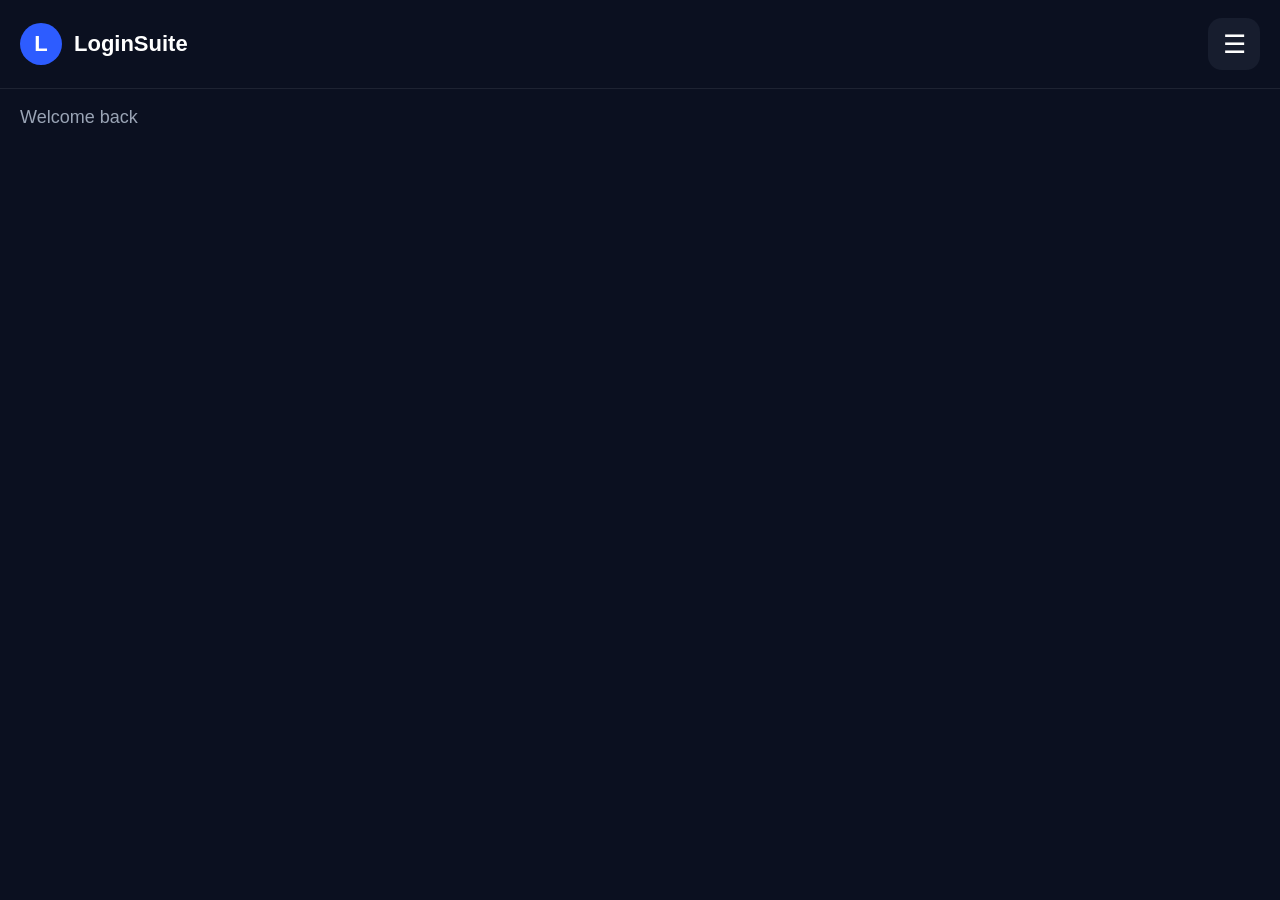
==== dashboard.html @ 4cf3eb20 "Change title from DexPanelSuite to LoginSuite" ====
<!DOCTYPE html>
<html lang="en">
<head>
    <meta charset="UTF-8">
    <meta name="viewport" content="width=device-width, initial-scale=1.0">
    <title>Dashboard - LoginSuite</title>

    <link rel="stylesheet" href="dashboard.css">
</head>

<body>

<header class="dashboard-header">

    <div class="logo">
        <div class="logo-circle">L</div>
        <span>LoginSuite</span>
    </div>

    <button class="menu-btn">☰</button>

</header>

<div class="welcome">
    Welcome back
</div>

</body>
</html>
---- dashboard.css ----
*{
    margin:0;
    padding:0;
    box-sizing:border-box;
}

body{
    background:#0b1020;
    font-family:Arial,sans-serif;
    color:white;
}

.dashboard-header{
    display:flex;
    justify-content:space-between;
    align-items:center;
    padding:18px 20px;
    border-bottom:1px solid rgba(255,255,255,.08);
}

.logo{
    display:flex;
    align-items:center;
    gap:12px;
}

.logo-circle{
    width:42px;
    height:42px;
    border-radius:50%;
    background:#2d5cff;
    display:flex;
    justify-content:center;
    align-items:center;
    font-size:22px;
    font-weight:bold;
}

.logo span{
    font-size:22px;
    font-weight:bold;
}

.menu-btn{
    width:52px;
    height:52px;
    border:none;
    border-radius:14px;
    background:#171d2e;
    color:white;
    font-size:26px;
}

.welcome{
    padding:18px 20px;
    color:#9aa4b5;
    font-size:18px;
}
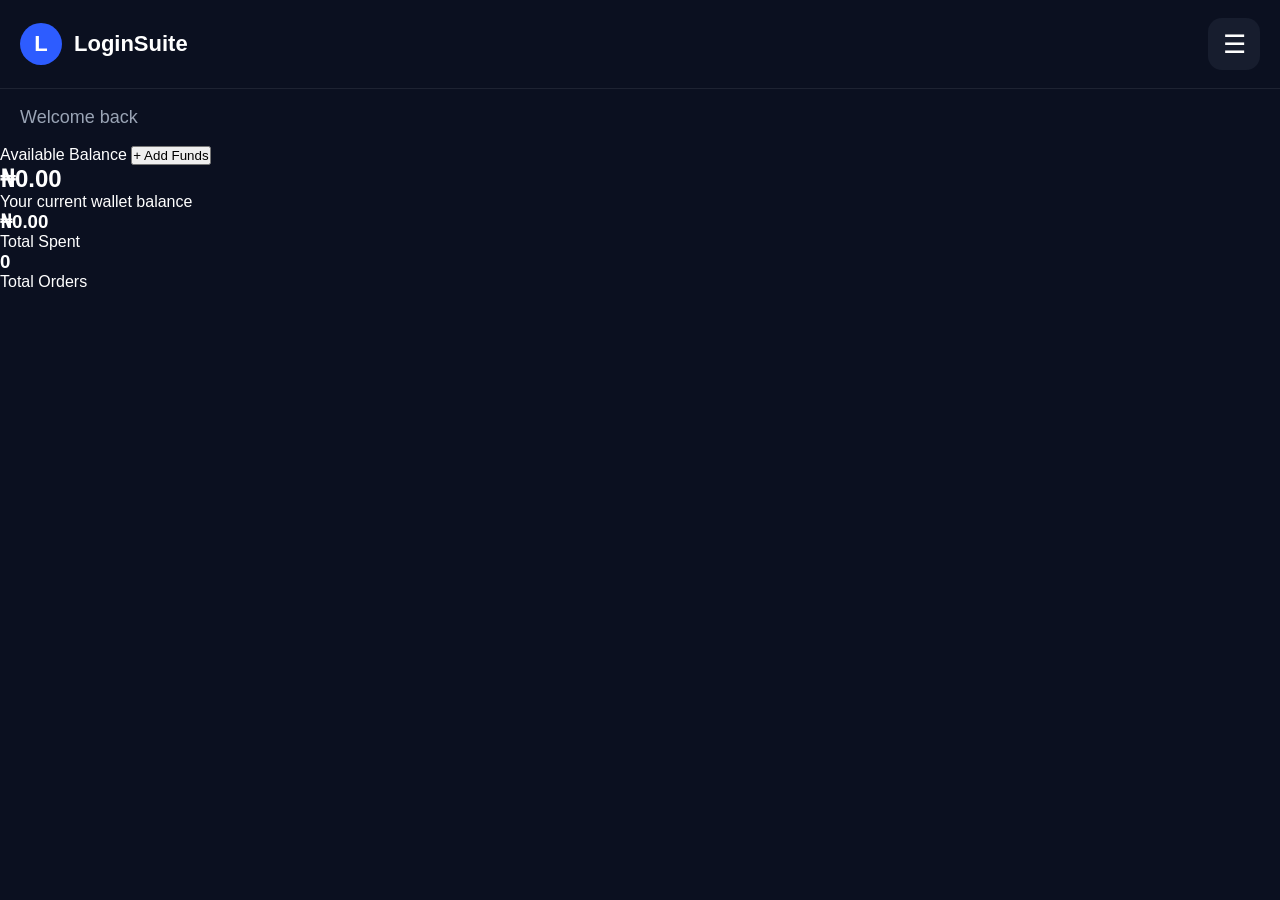
==== commit 205dd679: "Add wallet section and statistics to dashboard" ====
--- a/dashboard.html
+++ b/dashboard.html
@@ -24,6 +24,31 @@
 <div class="welcome">
     Welcome back
 </div>
+<section class="wallet-card">
 
+    <div class="wallet-top">
+        <span>Available Balance</span>
+        <button class="add-funds">+ Add Funds</button>
+    </div>
+
+    <h1>₦0.00</h1>
+
+    <p>Your current wallet balance</p>
+
+</section>
+
+<div class="stats">
+
+    <div class="stat-box">
+        <h3>₦0.00</h3>
+        <p>Total Spent</p>
+    </div>
+
+    <div class="stat-box">
+        <h3>0</h3>
+        <p>Total Orders</p>
+    </div>
+
+</div>
 </body>
 </html>
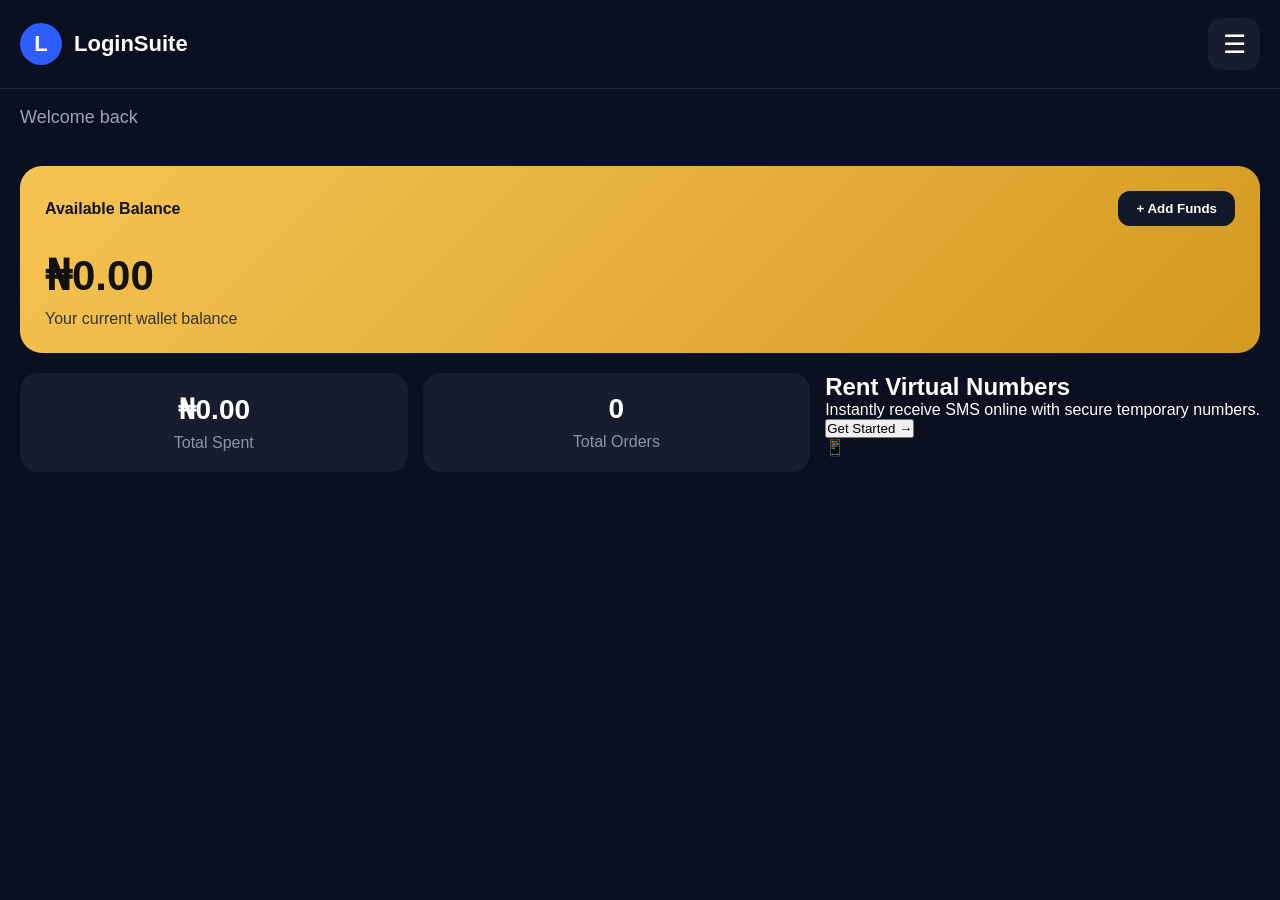
==== commit 3e05b3ab: "Add promo section for virtual numbers Added a promotional section for virtual number rentals." ====
--- a/dashboard.html
+++ b/dashboard.html
@@ -48,7 +48,25 @@
         <h3>0</h3>
         <p>Total Orders</p>
     </div>
+<section class="promo-card">
 
+    <div class="promo-text">
+        <h2>Rent Virtual Numbers</h2>
+
+        <p>
+            Instantly receive SMS online with secure temporary numbers.
+        </p>
+
+        <button class="promo-btn">
+            Get Started →
+        </button>
+    </div>
+
+    <div class="promo-icon">
+        📱
+    </div>
+
+</section>
 </div>
 </body>
 </html>
--- a/dashboard.css
+++ b/dashboard.css
@@ -56,3 +56,66 @@
     color:#9aa4b5;
     font-size:18px;
 }
+/* Wallet Card */
+
+.wallet-card{
+    margin:20px;
+    padding:25px;
+    border-radius:22px;
+    background:linear-gradient(135deg,#f6c453,#d49a21);
+    color:#111;
+}
+
+.wallet-top{
+    display:flex;
+    justify-content:space-between;
+    align-items:center;
+}
+
+.wallet-top span{
+    font-size:16px;
+    font-weight:600;
+}
+
+.add-funds{
+    border:none;
+    background:#111827;
+    color:white;
+    padding:10px 18px;
+    border-radius:12px;
+    cursor:pointer;
+    font-weight:bold;
+}
+
+.wallet-card h1{
+    margin:25px 0 10px;
+    font-size:42px;
+}
+
+.wallet-card p{
+    color:#333;
+}
+
+.stats{
+    display:flex;
+    gap:15px;
+    padding:0 20px 20px;
+}
+
+.stat-box{
+    flex:1;
+    background:#171d2e;
+    border-radius:18px;
+    padding:20px;
+    text-align:center;
+}
+
+.stat-box h3{
+    color:white;
+    font-size:28px;
+    margin-bottom:8px;
+}
+
+.stat-box p{
+    color:#8b93a8;
+}
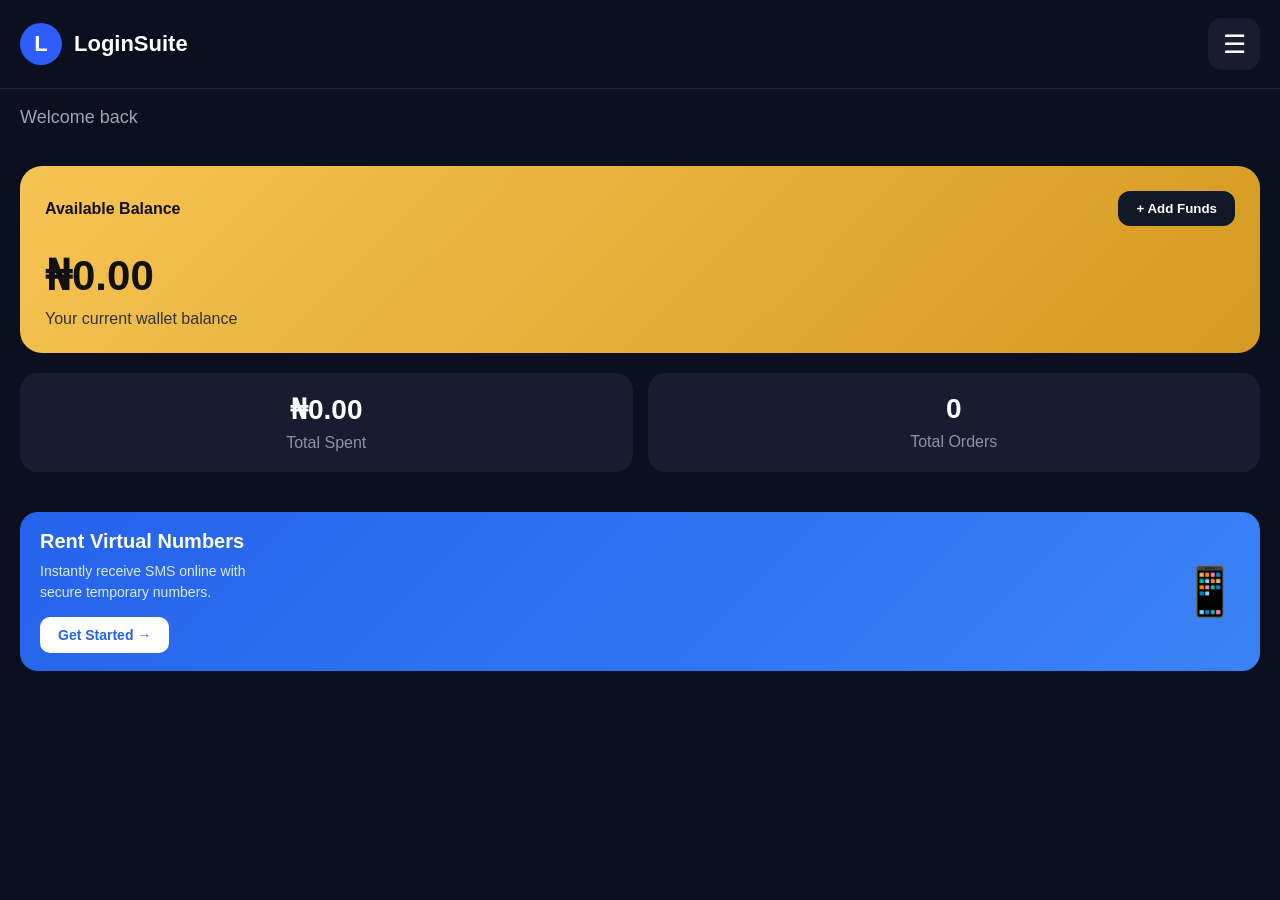
==== commit d9bfaef6: "Add promo card section to dashboard.html" ====
--- a/dashboard.html
+++ b/dashboard.html
@@ -48,6 +48,9 @@
         <h3>0</h3>
         <p>Total Orders</p>
     </div>
+
+</div>
+
 <section class="promo-card">
 
     <div class="promo-text">
--- a/dashboard.css
+++ b/dashboard.css
@@ -119,3 +119,41 @@
 .stat-box p{
     color:#8b93a8;
 }
+.promo-card{
+    margin:20px;
+    padding:18px 20px;
+    border-radius:18px;
+    background:linear-gradient(135deg,#2563eb,#3b82f6);
+    display:flex;
+    justify-content:space-between;
+    align-items:center;
+}
+
+.promo-text h2{
+    font-size:20px;
+    margin-bottom:8px;
+    color:#fff;
+}
+
+.promo-text p{
+    font-size:14px;
+    color:#dbeafe;
+    line-height:1.5;
+    margin-bottom:14px;
+    max-width:220px;
+}
+
+.promo-btn{
+    padding:10px 18px;
+    border:none;
+    border-radius:10px;
+    background:#fff;
+    color:#2563eb;
+    font-size:14px;
+    font-weight:bold;
+    cursor:pointer;
+}
+
+.promo-icon{
+    font-size:48px;
+}
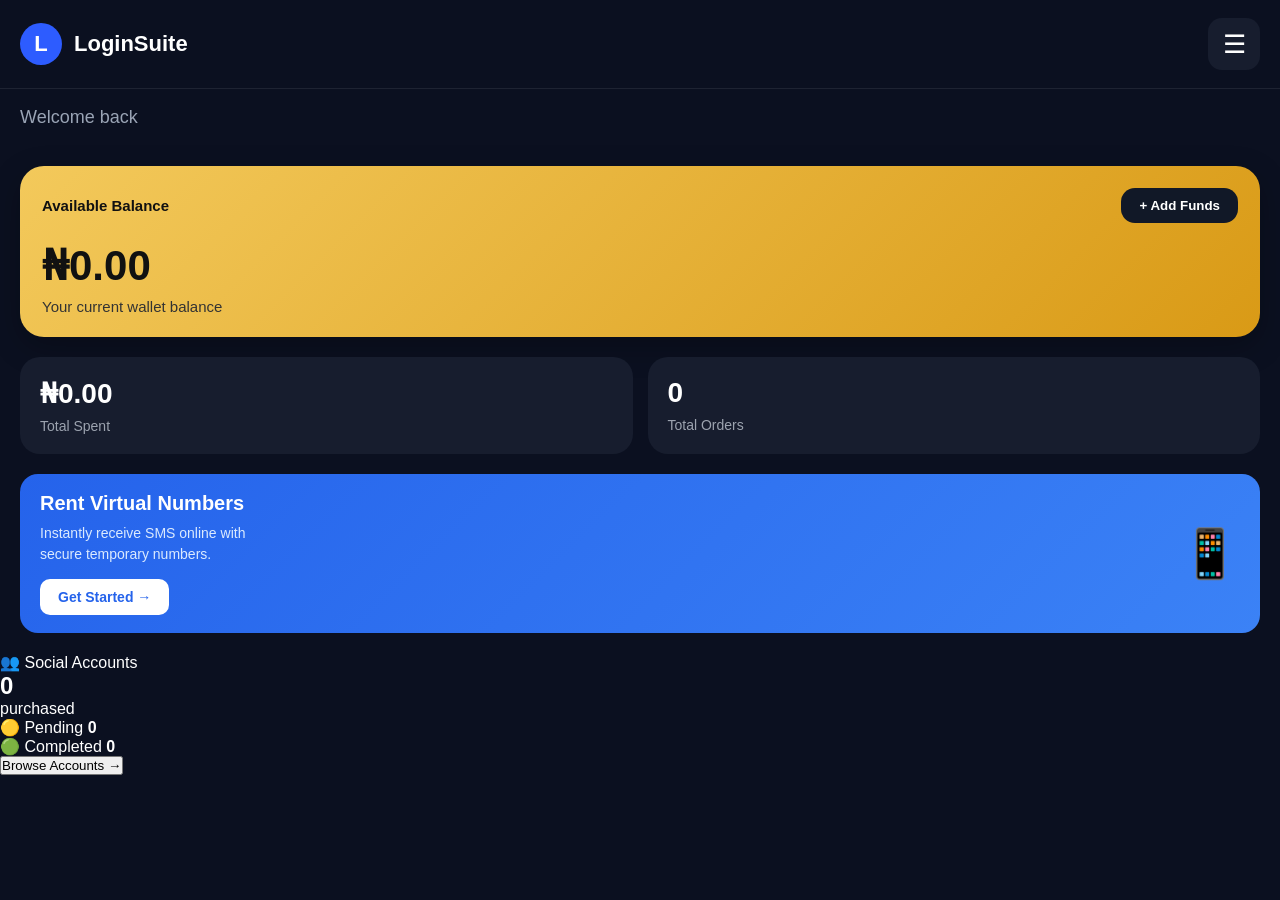
==== commit 36ecfbbe: "Add social card section to dashboard.html" ====
--- a/dashboard.html
+++ b/dashboard.html
@@ -21,55 +21,112 @@
 
 </header>
 
-<div class="welcome">
-    Welcome back
-</div>
-<section class="wallet-card">
+<main id="dashboardContent">
 
-    <div class="wallet-top">
-        <span>Available Balance</span>
-        <button class="add-funds">+ Add Funds</button>
+    <!-- Welcome -->
+    <div class="welcome">
+        Welcome back
     </div>
 
-    <h1>₦0.00</h1>
+    <!-- Wallet Card -->
+    <section class="wallet-card">
 
-    <p>Your current wallet balance</p>
+        <div class="wallet-top">
+
+            <span>Available Balance</span>
+
+            <button class="add-funds">
+                + Add Funds
+            </button>
+
+        </div>
+
+        <h1>₦0.00</h1>
+
+        <p>Your current wallet balance</p>
+
+    </section>
+
+    <!-- Stats -->
+    <div class="stats">
+
+        <div class="stat-box">
+            <h3>₦0.00</h3>
+            <p>Total Spent</p>
+        </div>
+
+        <div class="stat-box">
+            <h3>0</h3>
+            <p>Total Orders</p>
+        </div>
+
+    </div>
+
+    <!-- Blue Banner -->
+    <section class="promo-card">
+
+        <div class="promo-text">
+
+            <h2>Rent Virtual Numbers</h2>
+
+            <p>
+                Instantly receive SMS online with secure temporary numbers.
+            </p>
+
+            <button class="promo-btn">
+                Get Started →
+            </button>
+
+        </div>
+
+        <div class="promo-icon">
+            📱
+        </div>
+
+    </section>
+<section class="social-card">
+
+    <div class="social-header">
+
+        <div class="social-title">
+            👥 <span>Social Accounts</span>
+        </div>
+
+        <div class="dots">
+            <span class="active"></span>
+            <span></span>
+            <span></span>
+            <span></span>
+        </div>
+
+    </div>
+
+    <div class="purchase">
+
+        <h1>0</h1>
+        <p>purchased</p>
+
+    </div>
+
+    <div class="status-box">
+
+        <div class="status pending">
+            <span>🟡 Pending</span>
+            <strong>0</strong>
+        </div>
+
+        <div class="status completed">
+            <span>🟢 Completed</span>
+            <strong>0</strong>
+        </div>
+
+    </div>
+
+    <button class="browse-btn">
+        Browse Accounts →
+    </button>
 
 </section>
-
-<div class="stats">
-
-    <div class="stat-box">
-        <h3>₦0.00</h3>
-        <p>Total Spent</p>
-    </div>
-
-    <div class="stat-box">
-        <h3>0</h3>
-        <p>Total Orders</p>
-    </div>
-
-</div>
-
-<section class="promo-card">
-
-    <div class="promo-text">
-        <h2>Rent Virtual Numbers</h2>
-
-        <p>
-            Instantly receive SMS online with secure temporary numbers.
-        </p>
-
-        <button class="promo-btn">
-            Get Started →
-        </button>
-    </div>
-
-    <div class="promo-icon">
-        📱
-    </div>
-
-</section>
-</div>
+</main>
 </body>
 </html>
--- a/dashboard.css
+++ b/dashboard.css
@@ -56,68 +56,72 @@
     color:#9aa4b5;
     font-size:18px;
 }
-/* Wallet Card */
+/* Wallet */
 
 .wallet-card{
     margin:20px;
-    padding:25px;
-    border-radius:22px;
-    background:linear-gradient(135deg,#f6c453,#d49a21);
+    padding:22px;
+    border-radius:24px;
+    background:linear-gradient(135deg,#F3C95B,#D99A16);
     color:#111;
+    box-shadow:0 10px 30px rgba(0,0,0,.25);
 }
 
 .wallet-top{
     display:flex;
     justify-content:space-between;
     align-items:center;
+    margin-bottom:18px;
 }
 
 .wallet-top span{
-    font-size:16px;
+    font-size:15px;
     font-weight:600;
 }
 
 .add-funds{
-    border:none;
     background:#111827;
     color:white;
+    border:none;
+    border-radius:14px;
     padding:10px 18px;
-    border-radius:12px;
-    cursor:pointer;
     font-weight:bold;
 }
 
 .wallet-card h1{
-    margin:25px 0 10px;
     font-size:42px;
+    margin-bottom:8px;
 }
 
 .wallet-card p{
     color:#333;
+    font-size:15px;
 }
 
+/* Stats */
+
 .stats{
-    display:flex;
+    display:grid;
+    grid-template-columns:1fr 1fr;
     gap:15px;
-    padding:0 20px 20px;
+    margin:20px;
 }
 
 .stat-box{
-    flex:1;
-    background:#171d2e;
-    border-radius:18px;
+    background:#171D2E;
+    border-radius:20px;
     padding:20px;
-    text-align:center;
 }
 
 .stat-box h3{
+    font-size:28px;
     color:white;
-    font-size:28px;
     margin-bottom:8px;
 }
 
 .stat-box p{
-    color:#8b93a8;
+    color:#9CA3AF;
+    font-size:14px;
 }
 .promo-card{
     margin:20px;
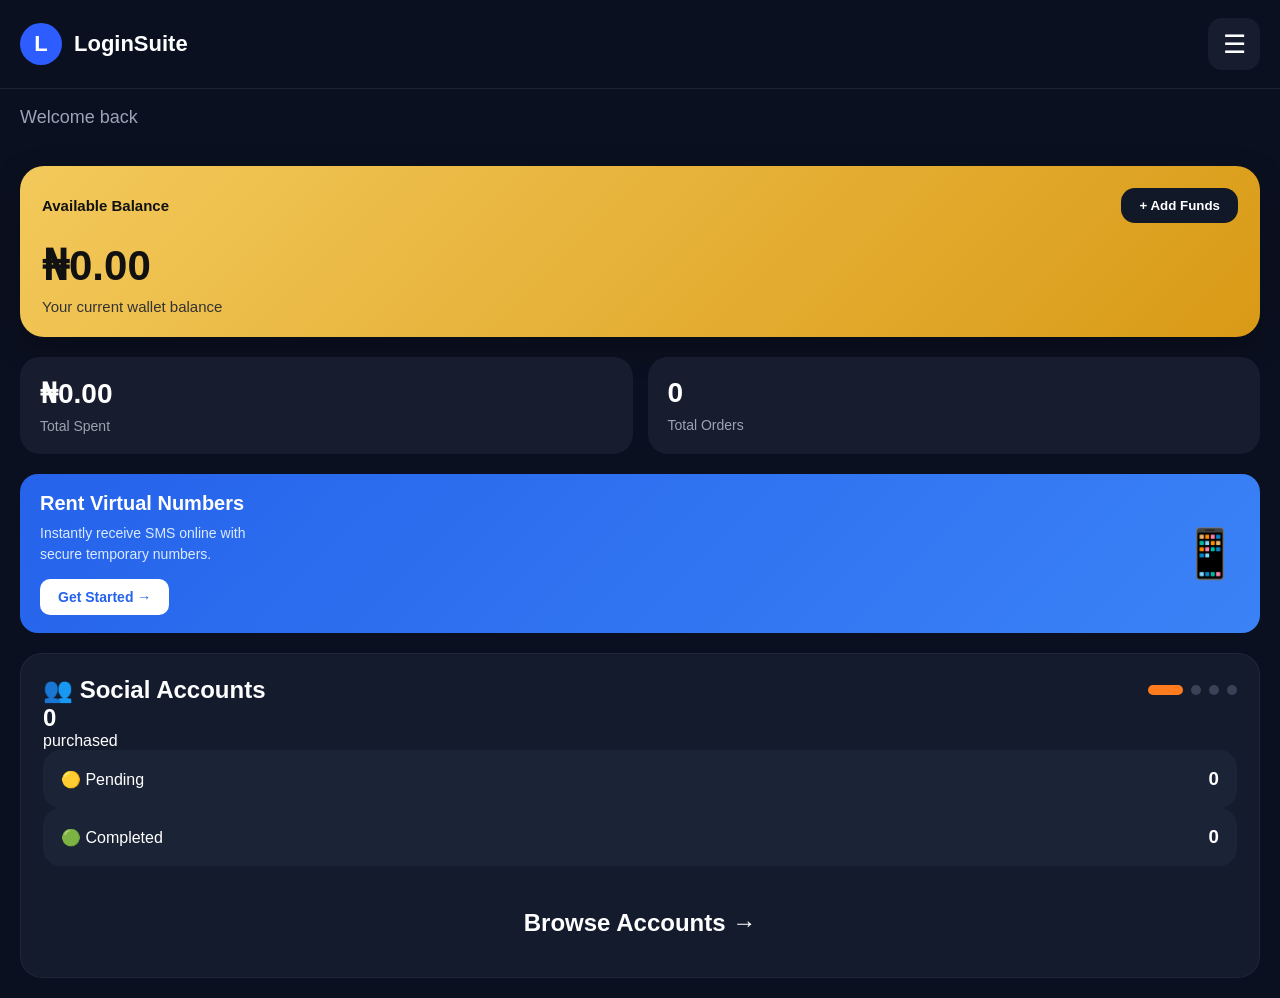
==== commit 35e3edf7: "Refactor social card and status display elements Removed redundant social title and updated status d" ====
--- a/dashboard.html
+++ b/dashboard.html
@@ -87,10 +87,7 @@
 <section class="social-card">
 
     <div class="social-header">
-
-        <div class="social-title">
-            👥 <span>Social Accounts</span>
-        </div>
+        <h2>👥 Social Accounts</h2>
 
         <div class="dots">
             <span class="active"></span>
@@ -98,26 +95,23 @@
             <span></span>
             <span></span>
         </div>
-
     </div>
 
-    <div class="purchase">
-
+    <div class="count">
         <h1>0</h1>
-        <p>purchased</p>
-
+        <span>purchased</span>
     </div>
 
-    <div class="status-box">
+    <div class="status-boxes">
 
-        <div class="status pending">
-            <span>🟡 Pending</span>
-            <strong>0</strong>
+        <div class="status">
+            <p>🟡 Pending</p>
+            <h3>0</h3>
         </div>
 
-        <div class="status completed">
-            <span>🟢 Completed</span>
-            <strong>0</strong>
+        <div class="status">
+            <p>🟢 Completed</p>
+            <h3>0</h3>
         </div>
 
     </div>
@@ -127,6 +121,7 @@
     </button>
 
 </section>
+
 </main>
 </body>
 </html>
--- a/dashboard.css
+++ b/dashboard.css
@@ -161,3 +161,94 @@
 .promo-icon{
     font-size:48px;
 }
+.social-card{
+    margin:20px;
+    padding:22px;
+    background:#131b2d;
+    border-radius:22px;
+    border:1px solid rgba(255,255,255,.05);
+}
+
+.social-header{
+    display:flex;
+    justify-content:space-between;
+    align-items:center;
+}
+
+.social-title{
+    display:flex;
+    align-items:center;
+    gap:10px;
+    font-size:30px;
+    font-weight:bold;
+}
+
+.dots{
+    display:flex;
+    gap:8px;
+}
+
+.dots span{
+    width:10px;
+    height:10px;
+    border-radius:50%;
+    background:#3b4257;
+}
+
+.dots .active{
+    width:35px;
+    border-radius:20px;
+    background:#ff7b1d;
+}
+
+.purchase{
+    text-align:center;
+    margin:40px 0;
+}
+
+.purchase h1{
+    font-size:90px;
+    margin:0;
+}
+
+.purchase p{
+    color:#8b93a8;
+    font-size:22px;
+}
+
+.status-box{
+    display:flex;
+    gap:15px;
+}
+
+.status{
+    flex:1;
+    display:flex;
+    justify-content:space-between;
+    align-items:center;
+    background:#1b2436;
+    padding:18px;
+    border-radius:18px;
+}
+
+.status span{
+    color:#aab3c4;
+}
+
+.status strong{
+    font-size:28px;
+    color:white;
+}
+
+.browse-btn{
+    width:100%;
+    margin-top:25px;
+    padding:18px;
+    border:none;
+    border-radius:16px;
+    background:transparent;
+    color:white;
+    font-size:24px;
+    font-weight:bold;
+    cursor:pointer;
+}
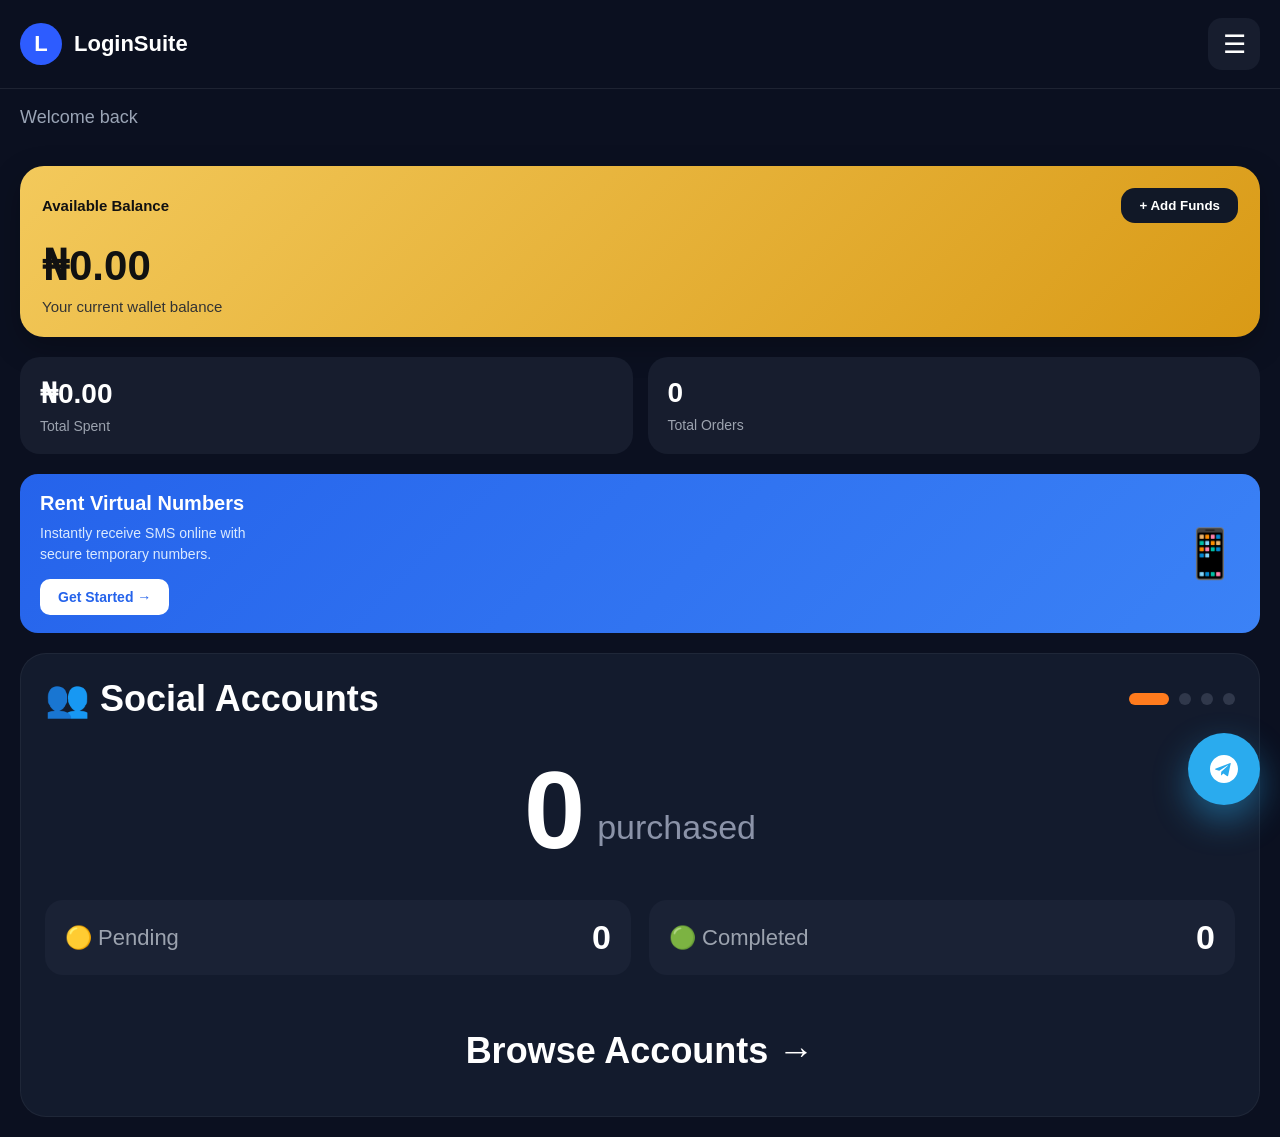
==== commit 76a8c34b: "Add Telegram link with SVG icon to dashboard" ====
--- a/dashboard.html
+++ b/dashboard.html
@@ -123,5 +123,14 @@
 </section>
 
 </main>
+<a href="https://t.me/child_of_christ_A"
+class="telegram-float"
+target="_blank">
+
+<svg width="28" height="28" viewBox="0 0 240 240" fill="white">
+<path d="M120 0C53.7 0 0 53.7 0 120s53.7 120 120 120 120-53.7 120-120S186.3 0 120 0zm55.6 82.2l-19.7 92.8c-1.5 6.6-5.4 8.2-10.9 5.1l-30.2-22.3-14.6 14.1c-1.6 1.6-2.9 2.9-6 2.9l2.2-31.3 56.9-51.4c2.5-2.2-.5-3.5-3.8-1.3l-70.4 44.3-30.3-9.5c-6.6-2.1-6.7-6.6 1.4-9.8l118.5-45.7c5.5-2 10.4 1.3 8.9 8.1z"/>
+</svg>
+
+</a>
 </body>
 </html>
--- a/dashboard.css
+++ b/dashboard.css
@@ -161,11 +161,13 @@
 .promo-icon{
     font-size:48px;
 }
+/* ================= SOCIAL CARD ================= */
+
 .social-card{
     margin:20px;
-    padding:22px;
     background:#131b2d;
-    border-radius:22px;
+    border-radius:26px;
+    padding:24px;
     border:1px solid rgba(255,255,255,.05);
 }
 
@@ -173,82 +175,116 @@
     display:flex;
     justify-content:space-between;
     align-items:center;
-}
-
-.social-title{
-    display:flex;
-    align-items:center;
+    margin-bottom:35px;
+}
+
+.social-header h2{
+    color:#fff;
+    font-size:36px;
+    font-weight:700;
+    display:flex;
+    align-items:center;
+    gap:12px;
+}
+
+.dots{
+    display:flex;
     gap:10px;
-    font-size:30px;
-    font-weight:bold;
-}
-
-.dots{
-    display:flex;
-    gap:8px;
 }
 
 .dots span{
-    width:10px;
-    height:10px;
+    width:12px;
+    height:12px;
     border-radius:50%;
-    background:#3b4257;
+    background:#30384b;
 }
 
 .dots .active{
-    width:35px;
+    width:40px;
     border-radius:20px;
     background:#ff7b1d;
 }
 
-.purchase{
-    text-align:center;
-    margin:40px 0;
-}
-
-.purchase h1{
-    font-size:90px;
-    margin:0;
-}
-
-.purchase p{
+.count{
+    display:flex;
+    justify-content:center;
+    align-items:flex-end;
+    gap:12px;
+    margin-bottom:35px;
+}
+
+.count h1{
+    font-size:110px;
+    line-height:1;
+    color:#fff;
+}
+
+.count span{
+    font-size:34px;
     color:#8b93a8;
-    font-size:22px;
-}
-
-.status-box{
-    display:flex;
-    gap:15px;
+    margin-bottom:18px;
+}
+
+.status-boxes{
+    display:flex;
+    gap:18px;
+    margin-bottom:35px;
 }
 
 .status{
     flex:1;
-    display:flex;
-    justify-content:space-between;
-    align-items:center;
-    background:#1b2436;
-    padding:18px;
+    background:#1a2235;
     border-radius:18px;
-}
-
-.status span{
-    color:#aab3c4;
-}
-
-.status strong{
-    font-size:28px;
-    color:white;
+    padding:18px 20px;
+    display:flex;
+    justify-content:space-between;
+    align-items:center;
+}
+
+.status p{
+    color:#9ca3af;
+    font-size:22px;
+}
+
+.status h3{
+    color:#fff;
+    font-size:34px;
 }
 
 .browse-btn{
     width:100%;
-    margin-top:25px;
-    padding:18px;
-    border:none;
-    border-radius:16px;
     background:transparent;
-    color:white;
-    font-size:24px;
-    font-weight:bold;
+    border:none;
+    color:#fff;
+    font-size:36px;
+    font-weight:700;
+    padding:20px 0;
     cursor:pointer;
 }
+.telegram-float{
+    position:fixed;
+    right:20px;
+    bottom:95px;
+
+    width:72px;
+    height:72px;
+
+    border-radius:50%;
+    background:#2AABEE;
+
+    display:flex;
+    justify-content:center;
+    align-items:center;
+
+    text-decoration:none;
+
+    box-shadow:0 15px 35px rgba(42,171,238,.45);
+
+    z-index:9999;
+
+    transition:.3s;
+}
+
+.telegram-float:hover{
+    transform:scale(1.08);
+}
